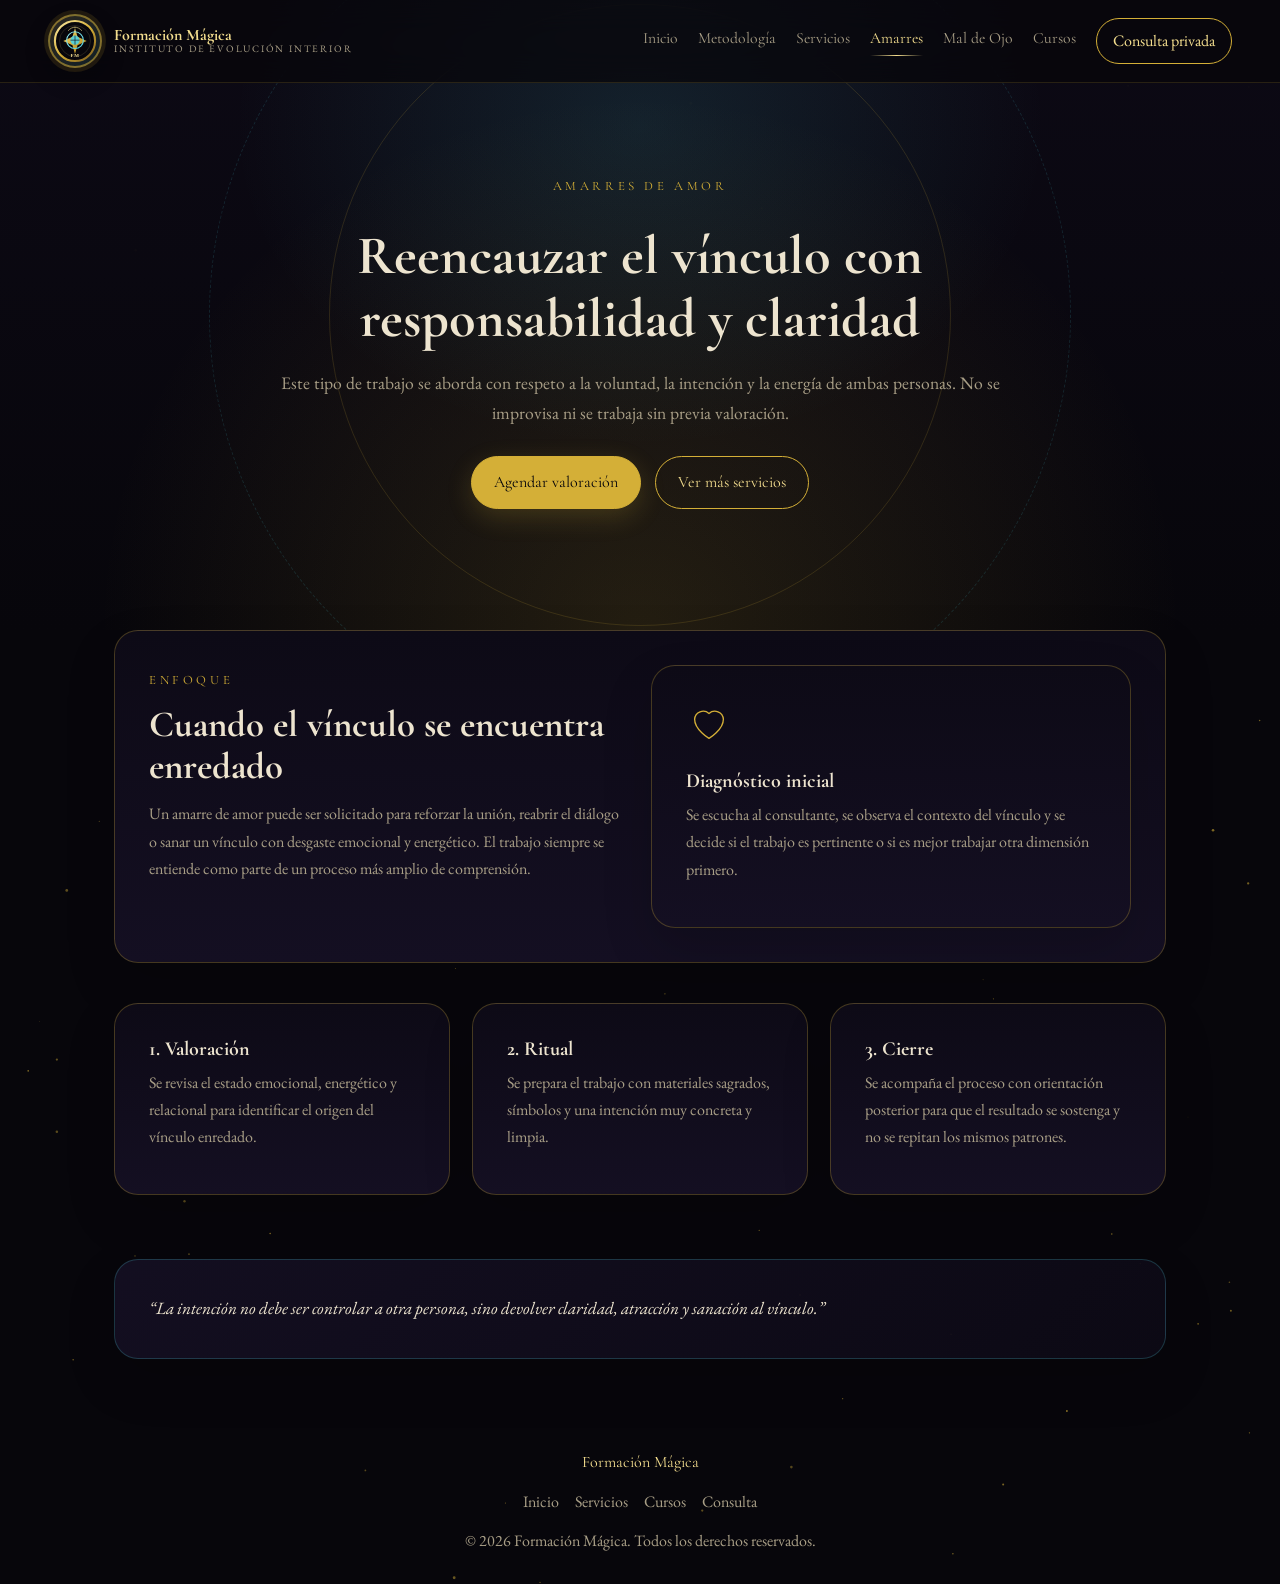
==== amarres.html @ 0d4c8b19 "first commit" ====
<!DOCTYPE html>
<html lang="es">
<head>
  <meta charset="UTF-8" />
  <meta name="viewport" content="width=device-width, initial-scale=1.0" />
  <title>Amarres de amor | Formación Mágica</title>
  <meta name="description" content="Información detallada sobre los amarres de amor, su enfoque y su proceso en Formación Mágica." />
  <link rel="preconnect" href="https://fonts.googleapis.com" />
  <link href="https://fonts.googleapis.com/css2?family=Cinzel+Decorative:wght@700;900&family=Cormorant+Garamond:ital,wght@0,400;0,500;0,600;0,700;1,500&family=EB+Garamond:ital,wght@0,400;0,500;1,400&display=swap" rel="stylesheet" />
  <link rel="stylesheet" href="styles.css" />
</head>
<body>
  <canvas id="stars"></canvas>
  <header id="siteHeader">
    <a href="index.html" class="brand">
      <img src="assets/logo-circular.svg" alt="Formación Mágica" style="width:54px;height:54px;border-radius:50%;object-fit:cover;"><div class="brand-text">
        <b>Formación Mágica</b>
        <small>Instituto de Evolución Interior</small>
      </div>
    </a>
    <nav>
      <div class="nav-links" style="display:flex; align-items:center; gap:20px;">
        <a href="index.html" class="nav-link">Inicio</a>
        <a href="metodologia.html" class="nav-link">Metodología</a>
        <a href="servicios.html" class="nav-link">Servicios</a>
        <a href="amarres.html" class="nav-link active">Amarres</a>
        <a href="mal-de-ojo.html" class="nav-link">Mal de Ojo</a>
        <a href="cursos.html" class="nav-link">Cursos</a>
        <a href="consulta-privada.html" class="nav-cta">Consulta privada</a>
      </div>
    </nav>
    <div class="burger" id="burger"><span></span><span></span><span></span></div>
  </header>

  <div class="mobile-drawer" id="mobileDrawer">
    <a href="index.html">Inicio</a>
    <a href="metodologia.html">Metodología</a>
    <a href="servicios.html">Servicios</a>
    <a href="amarres.html">Amarres</a>
    <a href="mal-de-ojo.html">Mal de Ojo</a>
    <a href="cursos.html">Cursos</a>
    <a href="consulta-privada.html">Consulta privada</a>
  </div>

  <section class="page-hero">
    <div class="hero-content reveal">
      <span class="eyebrow">amarres de amor</span>
      <h1>Reencauzar el vínculo con responsabilidad y claridad</h1>
      <p>Este tipo de trabajo se aborda con respeto a la voluntad, la intención y la energía de ambas personas. No se improvisa ni se trabaja sin previa valoración.</p>
      <div class="hero-ctas">
        <a href="consulta-privada.html" class="btn btn-primary">Agendar valoración</a>
        <a href="servicios.html" class="btn btn-ghost">Ver más servicios</a>
      </div>
    </div>
  </section>

  <main class="page-content">
    <section class="section-card reveal">
      <div class="grid-2">
        <div>
          <span class="eyebrow">enfoque</span>
          <h2>Cuando el vínculo se encuentra enredado</h2>
          <p>Un amarre de amor puede ser solicitado para reforzar la unión, reabrir el diálogo o sanar un vínculo con desgaste emocional y energético. El trabajo siempre se entiende como parte de un proceso más amplio de comprensión.</p>
        </div>
        <div class="detail-card">
          <svg class="icon" viewBox="0 0 48 48" fill="none" stroke="currentColor" stroke-width="1.4"><path d="M24 40s-15-9-15-20a9 9 0 0 1 15-6 9 9 0 0 1 15 6c0 11-15 20-15 20Z" /></svg>
          <h3>Diagnóstico inicial</h3>
          <p>Se escucha al consultante, se observa el contexto del vínculo y se decide si el trabajo es pertinente o si es mejor trabajar otra dimensión primero.</p>
        </div>
      </div>
    </section>

    <section class="grid-3">
      <div class="detail-card reveal">
        <h3>1. Valoración</h3>
        <p>Se revisa el estado emocional, energético y relacional para identificar el origen del vínculo enredado.</p>
      </div>
      <div class="detail-card reveal">
        <h3>2. Ritual</h3>
        <p>Se prepara el trabajo con materiales sagrados, símbolos y una intención muy concreta y limpia.</p>
      </div>
      <div class="detail-card reveal">
        <h3>3. Cierre</h3>
        <p>Se acompaña el proceso con orientación posterior para que el resultado se sostenga y no se repitan los mismos patrones.</p>
      </div>
    </section>

    <section class="quote reveal">
      <p>“La intención no debe ser controlar a otra persona, sino devolver claridad, atracción y sanación al vínculo.”</p>
    </section>
  </main>

  <footer>
    <div class="f-brand">Formación Mágica</div>
    <div class="footer-links">
      <a href="index.html">Inicio</a>
      <a href="servicios.html">Servicios</a>
      <a href="cursos.html">Cursos</a>
      <a href="consulta-privada.html">Consulta</a>
    </div>
    <p>© 2026 Formación Mágica. Todos los derechos reservados.</p>
  </footer>

  <script src="script.js"></script>
</body>
</html>
---- styles.css ----
:root {
  --ink: #07060B;
  --void: #0D0A16;
  --void-2: #140F22;
  --gold: #D4AF37;
  --gold-deep: #8C6B22;
  --gold-light: #F3DD8E;
  --glow-blue: #4FD1E0;
  --parchment: #EDE4CF;
  --parchment-dim: #a89e86;
  --line: rgba(212, 175, 55, 0.28);
  --shadow-gold: 0 0 40px rgba(212, 175, 55, 0.18);
}

* { box-sizing: border-box; margin: 0; padding: 0; }
html { scroll-behavior: smooth; }
body {
  font-family: 'EB Garamond', Georgia, serif;
  background: var(--ink);
  color: var(--parchment);
  line-height: 1.7;
  overflow-x: hidden;
}

::selection { background: var(--gold); color: var(--ink); }
a { color: inherit; text-decoration: none; }
img { max-width: 100%; display: block; }

h1, h2, h3, h4 {
  font-family: 'Cormorant Garamond', Georgia, serif;
  color: var(--parchment);
  line-height: 1.15;
}

.eyebrow {
  display: inline-block;
  font-family: 'Cormorant Garamond', Georgia, serif;
  text-transform: uppercase;
  letter-spacing: 0.28em;
  font-size: 0.8rem;
  color: var(--gold);
  margin-bottom: 12px;
}

#stars {
  position: fixed;
  inset: 0;
  z-index: 0;
  pointer-events: none;
}

header {
  position: fixed;
  top: 0;
  left: 0;
  right: 0;
  z-index: 500;
  display: flex;
  align-items: center;
  justify-content: space-between;
  padding: 14px clamp(18px, 4vw, 48px);
  background: rgba(7, 6, 11, 0.72);
  backdrop-filter: blur(16px);
  border-bottom: 1px solid rgba(212, 175, 55, 0.16);
}

.brand { display: flex; align-items: center; gap: 12px; }
.brand img {
  height: 54px;
  width: 54px;
  object-fit: cover;
  border-radius: 50%;
  border: 2px solid rgba(212,175,55,.55);
  box-shadow: 0 0 0 4px rgba(212,175,55,.12), 0 10px 24px rgba(0,0,0,.24);
  background: linear-gradient(135deg, rgba(243,221,142,.16), rgba(79,209,224,.12));
  padding: 2px;
}
.brand-text { display: flex; flex-direction: column; line-height: 1.08; }
.brand-text b { font-family: 'Cormorant Garamond', Georgia, serif; color: var(--gold-light); font-size: 1rem; }
.brand-text small { font-size: 0.62rem; letter-spacing: 0.18em; color: var(--parchment-dim); text-transform: uppercase; }

nav { display: flex; align-items: center; gap: 20px; }
.nav-link {
  font-family: 'Cormorant Garamond', Georgia, serif;
  font-size: 0.98rem;
  color: var(--parchment-dim);
  position: relative;
  padding-bottom: 4px;
  transition: color .3s ease;
}
.nav-link::after {
  content: '';
  position: absolute;
  left: 0;
  bottom: 0;
  width: 100%;
  height: 1px;
  background: linear-gradient(90deg, transparent, var(--gold-light), transparent);
  transform: scaleX(0);
  transform-origin: center;
  transition: transform .3s ease;
}
.nav-link:hover, .nav-link.active { color: var(--gold-light); }
.nav-link:hover::after, .nav-link.active::after { transform: scaleX(1); }
.nav-cta {
  padding: 8px 16px;
  border: 1px solid var(--gold);
  border-radius: 999px;
  color: var(--gold-light);
}
.nav-cta:hover { background: var(--gold); color: var(--ink); }

.burger { display: none; flex-direction: column; gap: 5px; cursor: pointer; }
.burger span { width: 24px; height: 1.5px; background: var(--gold-light); }

.mobile-drawer {
  position: fixed;
  top: 0; right: 0; height: 100vh; width: min(78vw, 320px);
  background: var(--void-2); border-left: 1px solid var(--line);
  z-index: 550; padding: 100px 30px 30px; display: flex; flex-direction: column; gap: 20px;
  transform: translateX(100%); transition: transform .5s cubic-bezier(.22,1,.36,1);
}
.mobile-drawer.open { transform: translateX(0); }
.mobile-drawer a { font-family: 'Cormorant Garamond', Georgia, serif; font-size: 1.12rem; color: var(--parchment); }
.mobile-drawer a.active { color: var(--gold-light); }

.page-hero {
  min-height: 70vh;
  display: flex; align-items: center;
  justify-content: center;
  padding: 140px 24px 90px;
  position: relative;
  overflow: hidden;
  background:
    radial-gradient(ellipse at 50% 20%, rgba(79,209,224,.12), transparent 45%),
    radial-gradient(ellipse at 50% 100%, rgba(212,175,55,.14), transparent 60%),
    linear-gradient(180deg, rgba(13,10,22,.95), rgba(7,6,11,1));
}
.page-hero::before,
.page-hero::after {
  content: '';
  position: absolute; border-radius: 50%; border: 1px solid rgba(212,175,55,.16);
  animation: spin 90s linear infinite;
}
.page-hero::before { width: 620px; height: 620px; top: 50%; left: 50%; transform: translate(-50%, -50%); }
.page-hero::after { width: 860px; height: 860px; top: 50%; left: 50%; transform: translate(-50%, -50%) rotate(90deg); border-style: dashed; border-color: rgba(79,209,224,.14); animation-duration: 130s; }
@keyframes spin { to { transform: translate(-50%, -50%) rotate(360deg); } }
.hero-content { position: relative; z-index: 2; max-width: 860px; text-align: center; }
.hero-content h1 { font-size: clamp(2.2rem, 5vw, 3.4rem); margin: 16px 0 18px; }
.hero-content p { font-size: 1.1rem; color: var(--parchment-dim); max-width: 720px; margin: 0 auto; }
.hero-ctas { display: flex; justify-content: center; flex-wrap: wrap; gap: 14px; margin-top: 28px; }
.btn {
  display: inline-flex; align-items: center; justify-content: center; gap: 8px;
  border-radius: 999px; padding: 12px 22px; font-family: 'Cormorant Garamond', Georgia, serif; border: 1px solid var(--gold); transition: all .3s ease;
}
.btn-primary { background: var(--gold); color: var(--ink); box-shadow: 0 8px 26px rgba(212,175,55,.2); }
.btn-primary:hover { transform: translateY(-2px); box-shadow: 0 12px 32px rgba(212,175,55,.35); }
.btn-ghost { color: var(--gold-light); background: transparent; }
.btn-ghost:hover { background: rgba(212,175,55,.12); transform: translateY(-2px); }

.page-content { max-width: 1100px; margin: 0 auto; padding: 0 24px 90px; position: relative; z-index: 1; }
section { padding: 40px 0; }
.section-card, .detail-card, .quote, .contact-card, .module-card {
  background: linear-gradient(180deg, var(--void), var(--void-2));
  border: 1px solid var(--line);
  border-radius: 24px;
  padding: 34px clamp(24px, 3vw, 34px);
  box-shadow: 0 22px 50px rgba(0,0,0,.16);
}
.section-card h2, .contact-card h2 { font-size: clamp(1.7rem, 3vw, 2.3rem); margin-bottom: 12px; }
.section-card p, .detail-card p, .contact-card p, .module-card p { color: var(--parchment-dim); margin-bottom: 10px; }

.grid-2, .grid-3 { display: grid; gap: 22px; }
.grid-2 { grid-template-columns: 1fr 1fr; }
.grid-3 { grid-template-columns: repeat(auto-fit, minmax(240px, 1fr)); }

.detail-card .icon {
  width: 46px; height: 46px; color: var(--gold); margin-bottom: 16px;
}
.detail-card h3 { font-size: 1.25rem; margin-bottom: 8px; }

.quote {
  margin-top: 24px; border-color: rgba(79,209,224,.22); background: linear-gradient(135deg, rgba(20,15,34,.95), rgba(13,10,22,.92));
}
.quote p { font-size: 1.08rem; color: var(--parchment); font-style: italic; }

.pill-row { display: flex; flex-wrap: wrap; gap: 10px; margin-top: 18px; }
.pill { border: 1px solid rgba(79,209,224,.2); padding: 8px 12px; border-radius: 999px; color: var(--parchment); font-size: 0.9rem; }

.timeline { display: flex; flex-direction: column; gap: 16px; margin-top: 20px; }
.timeline-item { display: flex; gap: 14px; align-items: flex-start; }
.timeline-item .num {
  width: 32px; height: 32px; border-radius: 50%; display: inline-flex; justify-content: center; align-items: center;
  color: var(--ink); background: var(--gold); flex-shrink: 0; font-family: 'Cormorant Garamond', Georgia, serif; font-weight: 700;
}
.timeline-item strong { color: var(--gold-light); display: block; margin-bottom: 4px; }

.check-list { list-style: none; display: grid; gap: 10px; margin-top: 16px; }
.check-list li { display: flex; gap: 10px; align-items: flex-start; }
.check-list .bullet { color: var(--gold); margin-top: 2px; }

.module-card { display: flex; justify-content: space-between; align-items: center; gap: 18px; margin-bottom: 14px; }
.module-card .meta { color: var(--parchment-dim); font-size: 0.92rem; }
.module-card .play { width: 40px; height: 40px; border-radius: 50%; border: 1px solid var(--gold); color: var(--gold); display: inline-flex; justify-content: center; align-items: center; }

.contact-card { display: grid; grid-template-columns: 1fr 1fr; gap: 28px; }
.contact-list { display: flex; flex-direction: column; gap: 12px; margin-top: 18px; }
.contact-list a { display: flex; align-items: center; gap: 10px; color: var(--parchment); }
.contact-list svg { width: 18px; height: 18px; color: var(--gold); flex-shrink: 0; }
.form-grid { display: grid; gap: 12px; }
.field { display: flex; flex-direction: column; gap: 6px; }
.field label { font-size: 0.84rem; color: var(--parchment-dim); letter-spacing: 0.04em; }
.field input, .field select, .field textarea {
  background: var(--void); border: 1px solid var(--line); border-radius: 12px; padding: 13px 14px; color: var(--parchment); font-family: 'EB Garamond', Georgia, serif; font-size: 1rem; outline: none;
}
.field textarea { min-height: 110px; resize: vertical; }
.field input:focus, .field select:focus, .field textarea:focus { border-color: var(--gold); box-shadow: 0 0 0 3px rgba(212,175,55,.12); }

footer { text-align: center; padding: 0 24px 30px; color: var(--parchment-dim); position: relative; z-index: 1; }
footer .f-brand { font-family: 'Cormorant Garamond', Georgia, serif; color: var(--gold-light); margin-bottom: 8px; }
.footer-links { display: flex; flex-wrap: wrap; justify-content: center; gap: 16px; margin: 12px 0; }
.footer-links a:hover { color: var(--gold-light); }

.reveal { opacity: 0; transform: translateY(24px); transition: opacity .8s ease, transform .8s ease; }
.reveal.in { opacity: 1; transform: translateY(0); }

@media (max-width: 920px) {
  .grid-2, .contact-card { grid-template-columns: 1fr; }
}
@media (max-width: 800px) {
  nav .nav-links { display: none; }
  .burger { display: flex; }
  .page-hero { min-height: 78vh; }
}
@media (prefers-reduced-motion: reduce) {
  * { animation-duration: 0.01ms !important; animation-iteration-count: 1 !important; transition-duration: 0.01ms !important; }
}
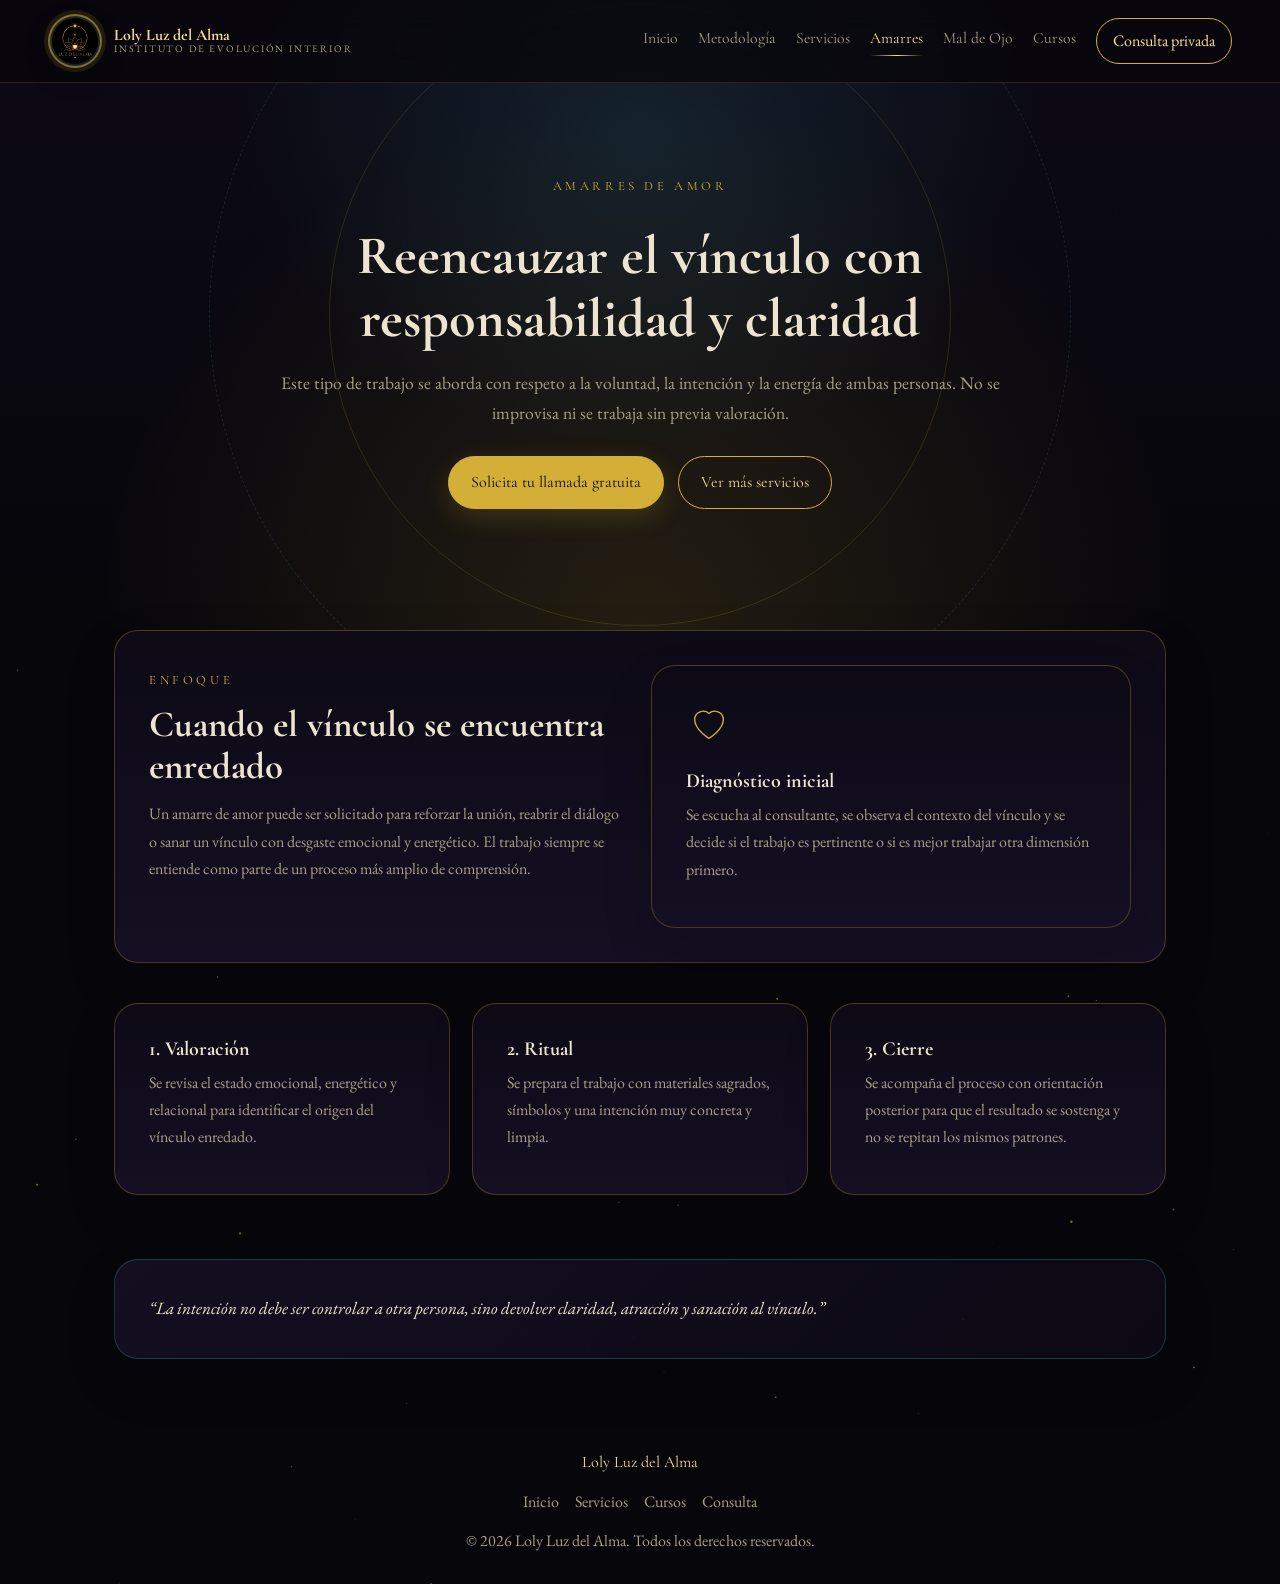
==== commit a307138e: "2" ====
--- a/amarres.html
+++ b/amarres.html
@@ -3,8 +3,8 @@
 <head>
   <meta charset="UTF-8" />
   <meta name="viewport" content="width=device-width, initial-scale=1.0" />
-  <title>Amarres de amor | Formación Mágica</title>
-  <meta name="description" content="Información detallada sobre los amarres de amor, su enfoque y su proceso en Formación Mágica." />
+  <title>Amarres de amor | Loly Luz del Alma</title>
+  <meta name="description" content="Información detallada sobre los amarres de amor, su enfoque y su proceso en Loly Luz del Alma." />
   <link rel="preconnect" href="https://fonts.googleapis.com" />
   <link href="https://fonts.googleapis.com/css2?family=Cinzel+Decorative:wght@700;900&family=Cormorant+Garamond:ital,wght@0,400;0,500;0,600;0,700;1,500&family=EB+Garamond:ital,wght@0,400;0,500;1,400&display=swap" rel="stylesheet" />
   <link rel="stylesheet" href="styles.css" />
@@ -13,8 +13,8 @@
   <canvas id="stars"></canvas>
   <header id="siteHeader">
     <a href="index.html" class="brand">
-      <img src="assets/logo-circular.svg" alt="Formación Mágica" style="width:54px;height:54px;border-radius:50%;object-fit:cover;"><div class="brand-text">
-        <b>Formación Mágica</b>
+      <img src="assets/logo-luzdelalma.png" alt="Loly Luz del Alma" style="width:54px;height:54px;border-radius:50%;object-fit:cover;"><div class="brand-text">
+        <b>Loly Luz del Alma</b>
         <small>Instituto de Evolución Interior</small>
       </div>
     </a>
@@ -48,7 +48,7 @@
       <h1>Reencauzar el vínculo con responsabilidad y claridad</h1>
       <p>Este tipo de trabajo se aborda con respeto a la voluntad, la intención y la energía de ambas personas. No se improvisa ni se trabaja sin previa valoración.</p>
       <div class="hero-ctas">
-        <a href="consulta-privada.html" class="btn btn-primary">Agendar valoración</a>
+        <a href="consulta-privada.html" class="btn btn-primary">Solicita tu llamada gratuita</a>
         <a href="servicios.html" class="btn btn-ghost">Ver más servicios</a>
       </div>
     </div>
@@ -91,14 +91,14 @@
   </main>
 
   <footer>
-    <div class="f-brand">Formación Mágica</div>
+    <div class="f-brand">Loly Luz del Alma</div>
     <div class="footer-links">
       <a href="index.html">Inicio</a>
       <a href="servicios.html">Servicios</a>
       <a href="cursos.html">Cursos</a>
       <a href="consulta-privada.html">Consulta</a>
     </div>
-    <p>© 2026 Formación Mágica. Todos los derechos reservados.</p>
+    <p>© 2026 Loly Luz del Alma. Todos los derechos reservados.</p>
   </footer>
 
   <script src="script.js"></script>
